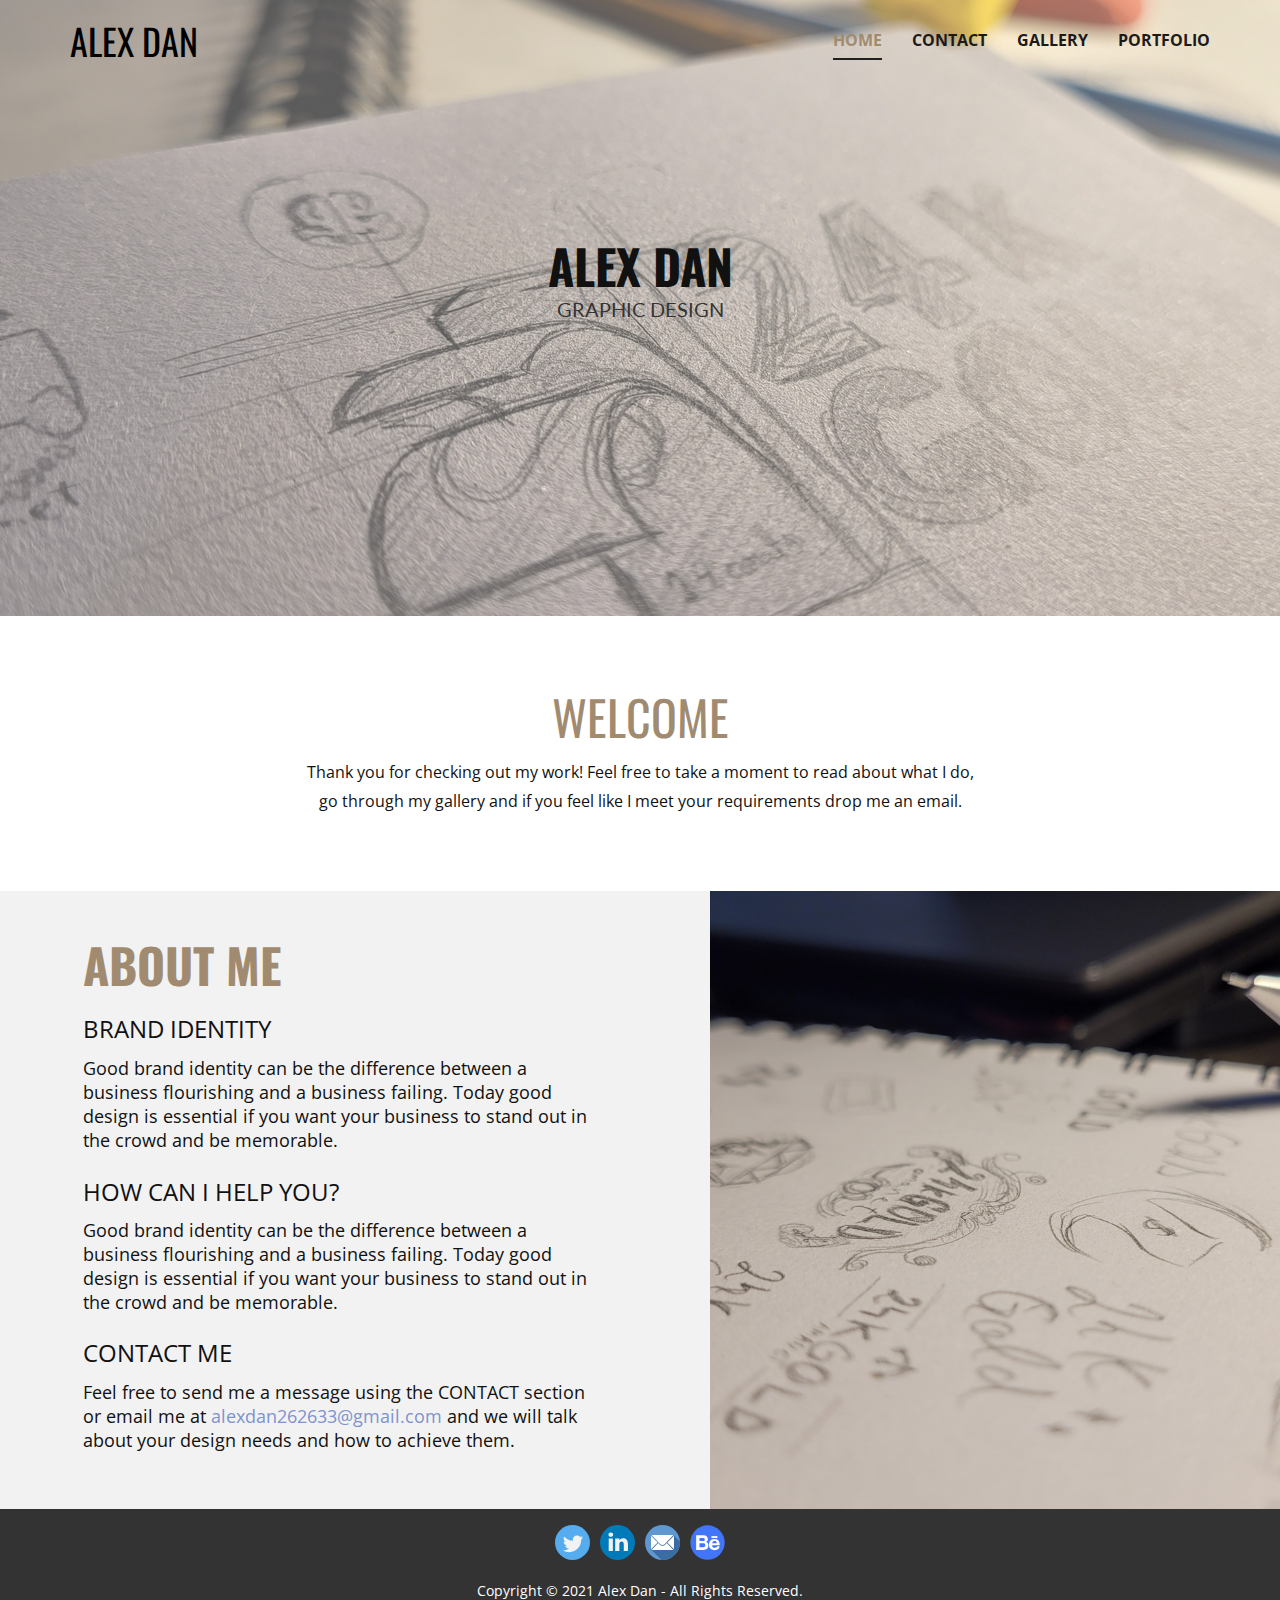
==== index.html @ 462d05d6 "first commit" ====
<!DOCTYPE html>
<html style="font-size: 16px;" lang="en">
  <head>
    <meta name="viewport" content="width=device-width, initial-scale=1.0">
    <meta charset="utf-8">
    <meta name="keywords" content="Sign up and get fresh loot for popular games plus more, Our Story, Innovation in the gameindustry, Sign up and get fresh loot for popular games plus more, Game Gadgets, Download games and play free games every month.">
    <meta name="description" content="">
    <meta name="page_type" content="np-template-header-footer-from-plugin">
    <title>Alex Dan - Home</title>
    <link rel="stylesheet" href="nicepage.css" media="screen">
<link rel="stylesheet" href="Alex-Dan---Home.css" media="screen">
    <script class="u-script" type="text/javascript" src="jquery.js" defer=""></script>
    <script class="u-script" type="text/javascript" src="nicepage.js" defer=""></script>
    <meta name="generator" content="Nicepage 3.28.0, nicepage.com">
    <link rel="icon" href="images/favicon1.png">
    <link id="u-theme-google-font" rel="stylesheet" href="https://fonts.googleapis.com/css?family=Roboto:100,100i,300,300i,400,400i,500,500i,700,700i,900,900i|Open+Sans:300,300i,400,400i,600,600i,700,700i,800,800i">
    <link id="u-page-google-font" rel="stylesheet" href="https://fonts.googleapis.com/css?family=Oswald:200,300,400,500,600,700|Lato:100,100i,300,300i,400,400i,700,700i,900,900i">
    
    
    
    
    <script type="application/ld+json">{
		"@context": "http://schema.org",
		"@type": "Organization",
		"name": "Alex Dan - graphic design",
		"sameAs": [
				"https://twitter.com/alexdan26263",
				"https://www.linkedin.com/in/dan-alex-ba778b223/",
				"mailto:alexdan262633@gmail.com",
				"https://www.behance.net/alexdan26263"
		]
}</script>
    <meta name="theme-color" content="#7f93d0">
    <meta name="twitter:site" content="@">
    <meta name="twitter:card" content="summary_large_image">
    <meta name="twitter:title" content="Alex Dan - Home">
    <meta name="twitter:description" content="Alex Dan - graphic design">
    <meta property="og:title" content="Alex Dan - Home">
    <meta property="og:description" content="">
    <meta property="og:type" content="website">
  </head>
  <body data-home-page="Alex-Dan---Home.html" data-home-page-title="Alex Dan - Home" class="u-body u-overlap"><header class="u-clearfix u-header u-header" id="sec-d471"><div class="u-clearfix u-sheet u-sheet-1">
        <nav class="u-menu u-menu-dropdown u-offcanvas u-menu-1">
          <div class="menu-collapse" style="font-size: 1rem; letter-spacing: 0px; font-weight: 700; text-transform: uppercase;">
            <a class="u-button-style u-custom-active-border-color u-custom-border u-custom-border-color u-custom-borders u-custom-hover-border-color u-custom-left-right-menu-spacing u-custom-padding-bottom u-custom-text-active-color u-custom-text-color u-custom-text-hover-color u-custom-top-bottom-menu-spacing u-nav-link u-text-active-palette-1-base u-text-hover-palette-2-base" href="#">
              <svg><use xmlns:xlink="http://www.w3.org/1999/xlink" xlink:href="#menu-hamburger"></use></svg>
              <svg version="1.1" xmlns="http://www.w3.org/2000/svg" xmlns:xlink="http://www.w3.org/1999/xlink"><defs><symbol id="menu-hamburger" viewBox="0 0 16 16" style="width: 16px; height: 16px;"><rect y="1" width="16" height="2"></rect><rect y="7" width="16" height="2"></rect><rect y="13" width="16" height="2"></rect>
</symbol>
</defs></svg>
            </a>
          </div>
          <div class="u-custom-menu u-nav-container">
            <ul class="u-nav u-spacing-30 u-unstyled u-nav-1"><li class="u-nav-item"><a class="u-border-2 u-border-active-custom-color-3 u-border-hover-palette-1-base u-border-no-left u-border-no-right u-border-no-top u-button-style u-nav-link u-text-active-custom-color-2 u-text-grey-90 u-text-hover-grey-90" href="Alex-Dan---Home.html" style="padding: 10px 0px;">Home</a>
</li><li class="u-nav-item"><a class="u-border-2 u-border-active-custom-color-3 u-border-hover-palette-1-base u-border-no-left u-border-no-right u-border-no-top u-button-style u-nav-link u-text-active-custom-color-2 u-text-grey-90 u-text-hover-grey-90" href="Alex-Dan---Contact.html" style="padding: 10px 0px;">Contact</a>
</li><li class="u-nav-item"><a class="u-border-2 u-border-active-custom-color-3 u-border-hover-palette-1-base u-border-no-left u-border-no-right u-border-no-top u-button-style u-nav-link u-text-active-custom-color-2 u-text-grey-90 u-text-hover-grey-90" href="Alex-Dan---Gallery.html" style="padding: 10px 0px;">Gallery</a>
</li><li class="u-nav-item"><a class="u-border-2 u-border-active-custom-color-3 u-border-hover-palette-1-base u-border-no-left u-border-no-right u-border-no-top u-button-style u-nav-link u-text-active-custom-color-2 u-text-grey-90 u-text-hover-grey-90" href="PORTFOLIO.html" style="padding: 10px 0px;">PORTFOLIO</a>
</li></ul>
          </div>
          <div class="u-custom-menu u-nav-container-collapse">
            <div class="u-black u-container-style u-inner-container-layout u-opacity u-opacity-95 u-sidenav">
              <div class="u-inner-container-layout u-sidenav-overflow">
                <div class="u-menu-close"></div>
                <ul class="u-align-center u-nav u-popupmenu-items u-unstyled u-nav-2"><li class="u-nav-item"><a class="u-button-style u-nav-link" href="Alex-Dan---Home.html" style="padding: 10px 0px;">Home</a>
</li><li class="u-nav-item"><a class="u-button-style u-nav-link" href="Alex-Dan---Contact.html" style="padding: 10px 0px;">Contact</a>
</li><li class="u-nav-item"><a class="u-button-style u-nav-link" href="Alex-Dan---Gallery.html" style="padding: 10px 0px;">Gallery</a>
</li><li class="u-nav-item"><a class="u-button-style u-nav-link" href="PORTFOLIO.html" style="padding: 10px 0px;">PORTFOLIO</a>
</li></ul>
              </div>
            </div>
            <div class="u-black u-menu-overlay u-opacity u-opacity-70"></div>
          </div>
        </nav>
        <h1 class="u-align-left u-custom-font u-font-oswald u-text u-text-black u-text-1">ALEX DAN</h1>
      </div></header>
    <section class="u-align-center u-clearfix u-image u-section-1" id="carousel_bad5" data-image-width="1600" data-image-height="900">
      <div class="u-clearfix u-sheet u-sheet-1">
        <h1 class="u-custom-font u-font-oswald u-text u-text-1">ALEX DAN</h1>
        <p class="u-custom-font u-font-lato u-text u-text-grey-80 u-text-2">GRAPHIC DESIGN</p>
      </div>
    </section>
    <section class="u-align-center u-clearfix u-section-2" id="sec-2d4b">
      <div class="u-clearfix u-sheet u-valign-middle u-sheet-1">
        <h1 class="u-custom-font u-font-oswald u-text u-text-custom-color-2 u-text-default u-text-1">WELCOME</h1>
        <p class="u-text u-text-2"> Thank you for checking out my work! Feel free to take a moment to 
read about what I do, go through my gallery and if you feel like I meet 
your requirements drop me an email.</p>
      </div>
    </section>
    <section class="u-clearfix u-grey-5 u-section-3" id="sec-bcc5">
      <div class="u-clearfix u-expanded-width u-gutter-10 u-layout-wrap u-layout-wrap-1">
        <div class="u-layout" style="">
          <div class="u-layout-row" style="">
            <div class="u-container-style u-layout-cell u-left-cell u-size-33 u-size-xs-60 u-layout-cell-1" src="">
              <div class="u-container-layout u-container-layout-1">
                <h1 class="u-custom-font u-font-oswald u-text u-text-custom-color-2 u-text-1">ABOUT ME</h1>
                <p class="u-text u-text-2">
                  <span style="font-weight: 400;">BRAND IDENTITY</span>
                  <br>
                </p>
                <p class="u-text u-text-3">
                  <span style="font-weight: 400; font-size: 1.125rem;">Good brand identity can be the difference between a business flourishing and a business failing. Today good design is essential if you want your business to stand out in the crowd and be memorable.</span>
                  <br>
                </p>
                <p class="u-text u-text-4">
                  <span style="font-weight: 400;">HOW CAN I HELP YOU?</span>
                  <br>
                </p>
                <p class="u-text u-text-5">
                  <span style="font-weight: 400; font-size: 1.125rem;">Good brand identity can be the difference between a business flourishing and a business failing. Today good design is essential if you want your business to stand out in the crowd and be memorable.</span>
                  <br>
                </p>
                <p class="u-text u-text-6">
                  <span style="font-weight: 400;">CONTACT ME</span>
                  <br>
                </p>
                <p class="u-text u-text-7">
                  <span style="font-weight: 400; font-size: 1.125rem;"></span>
                  <span style="font-size: 1.125rem;">Feel free to send me a message using the CONTACT section or email me at <a class="c1-2u c1-2v c1-2x c1-2y c1-2z c1-36 c1-38 c1-3u c1-3v c1-3w c1-8h c1-af c1-b u-active-none u-border-none u-btn u-button-style u-hover-none u-none u-text-palette-1-base x-el x-el-a u-btn-1" href="mailto:alexdan262633@gmail.com" target="_blank">alexdan262633@gmail.com</a> and we will talk about your design needs and how to achieve them.
                  </span>
                  <br>
                </p>
              </div>
            </div>
            <div class="u-align-center u-container-style u-image u-layout-cell u-right-cell u-size-27 u-size-xs-60 u-image-1" src="" data-image-width="4032" data-image-height="2268">
              <div class="u-container-layout u-valign-middle u-container-layout-2" src=""></div>
            </div>
          </div>
        </div>
      </div>
    </section>
    
    
    <footer class="u-align-center u-clearfix u-footer u-grey-80 u-footer" id="sec-b163"><div class="u-clearfix u-sheet u-sheet-1">
        <div class="u-social-icons u-spacing-10 u-social-icons-1">
          <a class="u-social-url" title="twitter" target="_blank" href="https://twitter.com/alexdan26263"><span class="u-icon u-social-facebook u-social-icon u-icon-1"><svg class="u-svg-link" preserveAspectRatio="xMidYMin slice" viewBox="0 0 112.197 112.197" style=""><use xmlns:xlink="http://www.w3.org/1999/xlink" xlink:href="#svg-38ad"></use></svg><svg class="u-svg-content" viewBox="0 0 112.197 112.197" x="0px" y="0px" id="svg-38ad" style="enable-background:new 0 0 112.197 112.197;"><g><circle style="fill:#55ACEE;" cx="56.099" cy="56.098" r="56.098"></circle><g><path style="fill:#F1F2F2;" d="M90.461,40.316c-2.404,1.066-4.99,1.787-7.702,2.109c2.769-1.659,4.894-4.284,5.897-7.417    c-2.591,1.537-5.462,2.652-8.515,3.253c-2.446-2.605-5.931-4.233-9.79-4.233c-7.404,0-13.409,6.005-13.409,13.409    c0,1.051,0.119,2.074,0.349,3.056c-11.144-0.559-21.025-5.897-27.639-14.012c-1.154,1.98-1.816,4.285-1.816,6.742    c0,4.651,2.369,8.757,5.965,11.161c-2.197-0.069-4.266-0.672-6.073-1.679c-0.001,0.057-0.001,0.114-0.001,0.17    c0,6.497,4.624,11.916,10.757,13.147c-1.124,0.308-2.311,0.471-3.532,0.471c-0.866,0-1.705-0.083-2.523-0.239    c1.706,5.326,6.657,9.203,12.526,9.312c-4.59,3.597-10.371,5.74-16.655,5.74c-1.08,0-2.15-0.063-3.197-0.188    c5.931,3.806,12.981,6.025,20.553,6.025c24.664,0,38.152-20.432,38.152-38.153c0-0.581-0.013-1.16-0.039-1.734    C86.391,45.366,88.664,43.005,90.461,40.316L90.461,40.316z"></path>
</g>
</g></svg></span>
          </a>
          <a class="u-social-url" title="linkedin" target="_blank" href="https://www.linkedin.com/in/dan-alex-ba778b223/"><span class="u-icon u-social-icon u-social-twitter u-icon-2"><svg class="u-svg-link" preserveAspectRatio="xMidYMin slice" viewBox="0 0 112.196 112.196" style=""><use xmlns:xlink="http://www.w3.org/1999/xlink" xlink:href="#svg-9666"></use></svg><svg class="u-svg-content" viewBox="0 0 112.196 112.196" x="0px" y="0px" id="svg-9666" style="enable-background:new 0 0 112.196 112.196;"><g><circle style="fill:#007AB9;" cx="56.098" cy="56.097" r="56.098"></circle><g><path style="fill:#F1F2F2;" d="M89.616,60.611v23.128H76.207V62.161c0-5.418-1.936-9.118-6.791-9.118    c-3.705,0-5.906,2.491-6.878,4.903c-0.353,0.862-0.444,2.059-0.444,3.268v22.524H48.684c0,0,0.18-36.546,0-40.329h13.411v5.715    c-0.027,0.045-0.065,0.089-0.089,0.132h0.089v-0.132c1.782-2.742,4.96-6.662,12.085-6.662    C83.002,42.462,89.616,48.226,89.616,60.611L89.616,60.611z M34.656,23.969c-4.587,0-7.588,3.011-7.588,6.967    c0,3.872,2.914,6.97,7.412,6.97h0.087c4.677,0,7.585-3.098,7.585-6.97C42.063,26.98,39.244,23.969,34.656,23.969L34.656,23.969z     M27.865,83.739H41.27V43.409H27.865V83.739z"></path>
</g>
</g></svg></span>
          </a>
          <a class="u-social-url" title="mail" target="_blank" href="mailto:alexdan262633@gmail.com"><span class="u-icon u-social-icon u-social-instagram u-icon-3"><svg class="u-svg-link" preserveAspectRatio="xMidYMin slice" viewBox="0 0 512 512" style=""><use xmlns:xlink="http://www.w3.org/1999/xlink" xlink:href="#svg-c873"></use></svg><svg class="u-svg-content" viewBox="0 0 512 512" x="0px" y="0px" id="svg-c873" style="enable-background:new 0 0 512 512;"><circle style="fill:#5F98D1;" cx="256" cy="256" r="256"></circle><path style="fill:#3A6DA1;" d="M415.813,147.466H95.558l116.019,120.806l33.48,33.9c-18.216-4.164-19.343-6.759-27.415-13.349  c-4.234-3.457-12.414-12.852-24.838-25.54C154.023,223.682,88.217,156.484,88.217,156.484v198.822l8.265,8.265l-0.925,0.963  L242.68,511.657c4.412,0.226,8.852,0.343,13.32,0.343c141.385,0,256-114.615,256-256c0-4.246-0.11-8.466-0.313-12.661  L415.813,147.466z"></path><g><polygon style="fill:#FFFFFF;" points="88.217,156.484 88.217,355.306 185.175,255.493  "></polygon><polygon style="fill:#FFFFFF;" points="423.783,156.484 423.783,355.306 327.307,255.895  "></polygon><path style="fill:#FFFFFF;" d="M95.558,147.466h320.255L289.948,278.524c-8.958,9.327-21.331,14.599-34.262,14.599   s-25.304-5.272-34.262-14.599L95.558,147.466z"></path><path style="fill:#FFFFFF;" d="M297.209,285.496c-10.799,11.244-25.933,17.694-41.523,17.694c-15.589,0-30.724-6.448-41.522-17.693   l-21.349-22.23L95.558,364.534h320.255l-97.256-101.267L297.209,285.496z"></path>
</g></svg></span>
          </a>
          <a class="u-social-url" target="_blank" title="Behance" href="https://www.behance.net/alexdan26263"><span class="u-icon u-social-behance u-social-icon u-icon-4"><svg class="u-svg-link" preserveAspectRatio="xMidYMin slice" viewBox="0 0 112 112" style=""><use xmlns:xlink="http://www.w3.org/1999/xlink" xlink:href="#svg-8286"></use></svg><svg class="u-svg-content" viewBox="0 0 112 112" x="0" y="0" id="svg-8286"><circle fill="currentColor" cx="56.1" cy="56.1" r="55"></circle><rect x="68.5" y="35.7" fill="#FFFFFF" width="19.2" height="5.8"></rect><path fill="#FFFFFF" d="M50.1,54.1c0,0,7.1-0.5,7.1-8.8S51.4,32.9,44,32.9H19.7v46.7H44c0,0,14.8,0.5,14.8-13.8
	C58.8,65.8,59.4,54.2,50.1,54.1z M30.4,41.2H44c0,0,3.3,0,3.3,4.8s-2,5.5-4.2,5.5H30.4V41.2z M43.3,71.2h-13V58.7H44c0,0,5,0,5,6.4
	C48.9,70.6,45.2,71.2,43.3,71.2z"></path><path fill="#FFFFFF" d="M78.5,44.8c-17.9,0-17.9,17.8-17.9,17.9c0,0-1.2,17.8,17.8,17.8c0,0,16,1,16-12.4h-8.1c0,0,0.2,5-7.5,5
	c0,0-8.1,0.6-8.1-8h24.2C94.8,65.1,97.4,44.8,78.5,44.8z M70.6,58.7c0,0,1-7.2,8.1-7.2c7.1,0,7.1,7.2,7.2,7.2H70.6z"></path></svg></span>
          </a>
        </div>
        <p class="u-small-text u-text u-text-variant u-text-1"> Copyright © 2021 Alex Dan - All Rights Reserved.</p>
      </div></footer><span style="height: 64px; width: 64px; margin-left: 0px; margin-right: auto; margin-top: 0px; background-image: none; right: 20px; bottom: 20px" class="u-back-to-top u-custom-color-2 u-icon u-icon-circle u-opacity u-opacity-85 u-spacing-15" data-href="#">
        <svg class="u-svg-link" preserveAspectRatio="xMidYMin slice" viewBox="0 0 551.13 551.13"><use xmlns:xlink="http://www.w3.org/1999/xlink" xlink:href="#svg-1d98"></use></svg>
        <svg class="u-svg-content" enable-background="new 0 0 551.13 551.13" viewBox="0 0 551.13 551.13" xmlns="http://www.w3.org/2000/svg" id="svg-1d98" data-color="rgb(255, 255, 255)"><path d="m275.565 189.451 223.897 223.897h51.668l-275.565-275.565-275.565 275.565h51.668z"></path></svg>
    </span>
  </body>
</html>
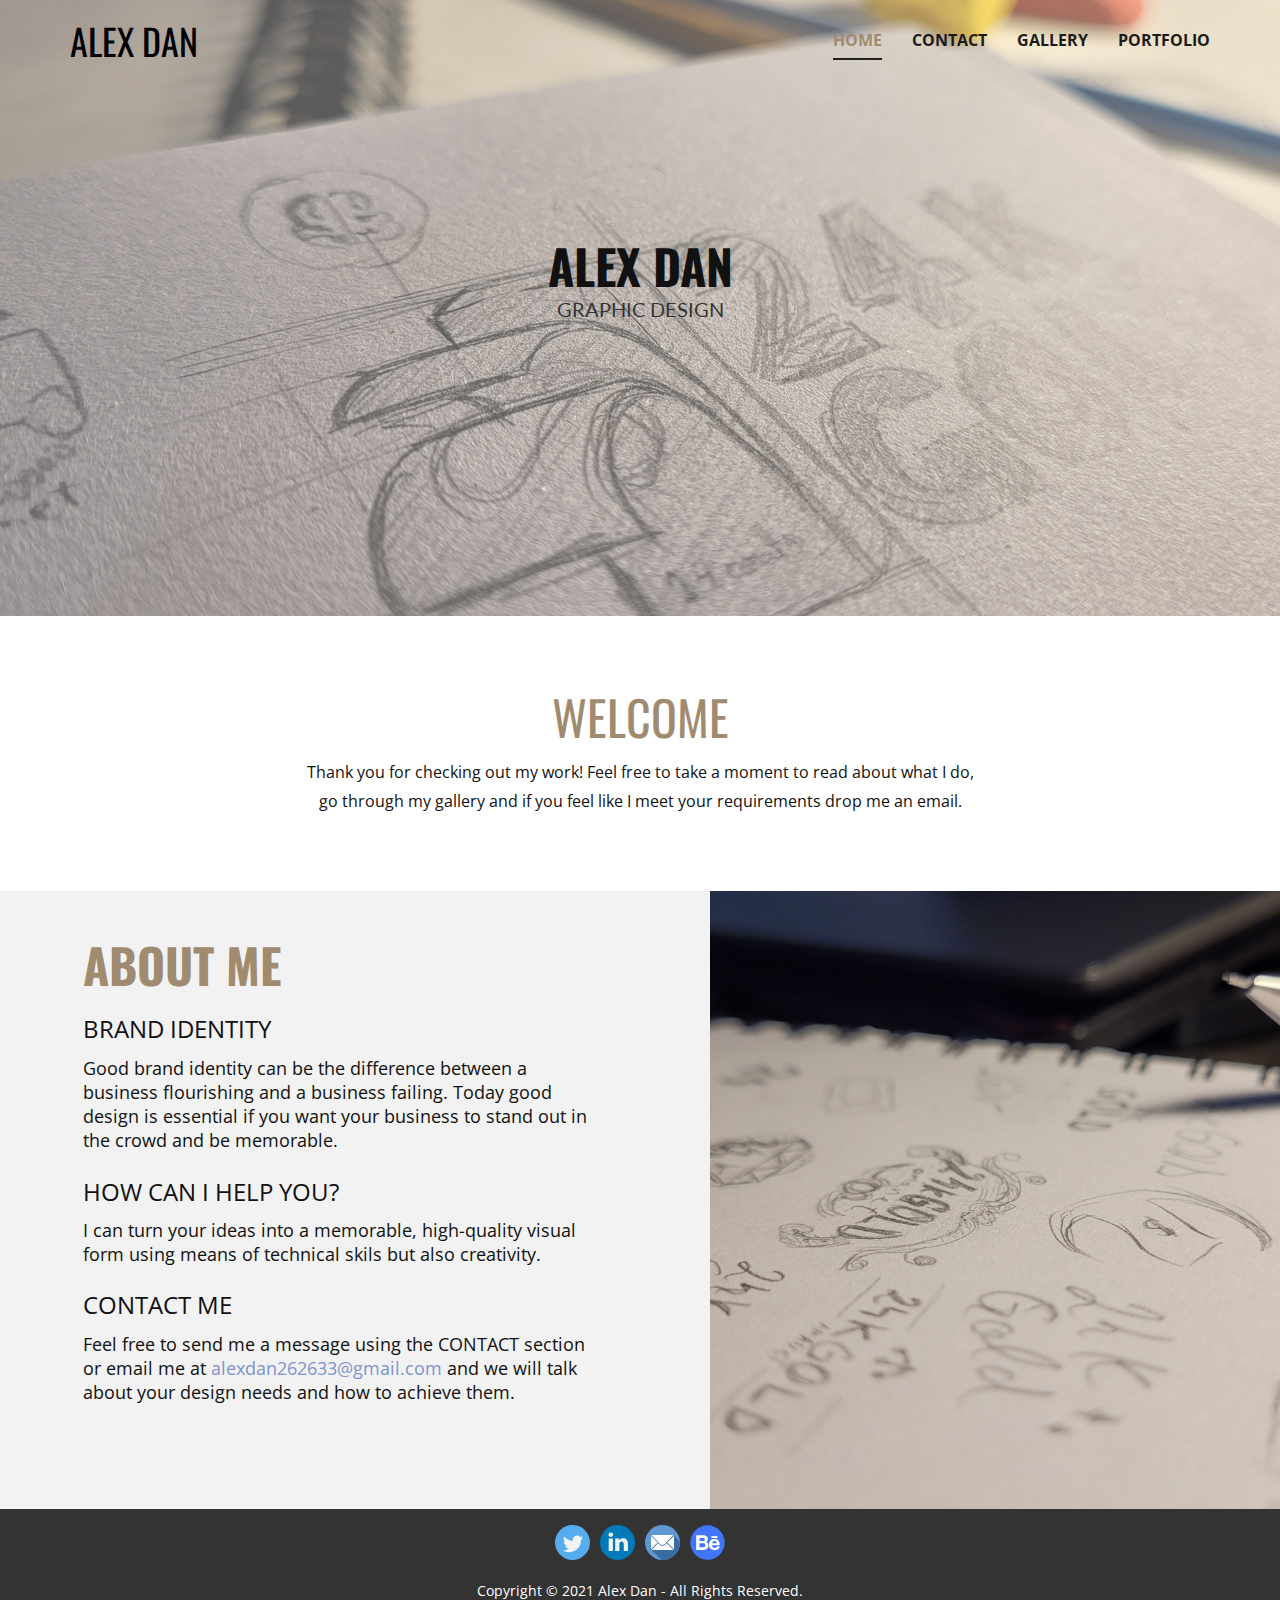
==== commit eb17893f: "Update index.html" ====
--- a/index.html
+++ b/index.html
@@ -106,7 +106,7 @@
                   <br>
                 </p>
                 <p class="u-text u-text-5">
-                  <span style="font-weight: 400; font-size: 1.125rem;">Good brand identity can be the difference between a business flourishing and a business failing. Today good design is essential if you want your business to stand out in the crowd and be memorable.</span>
+                  <span style="font-weight: 400; font-size: 1.125rem;">I can turn your ideas into a memorable, high-quality visual form using means of technical skils but also creativity.</span>
                   <br>
                 </p>
                 <p class="u-text u-text-6">
